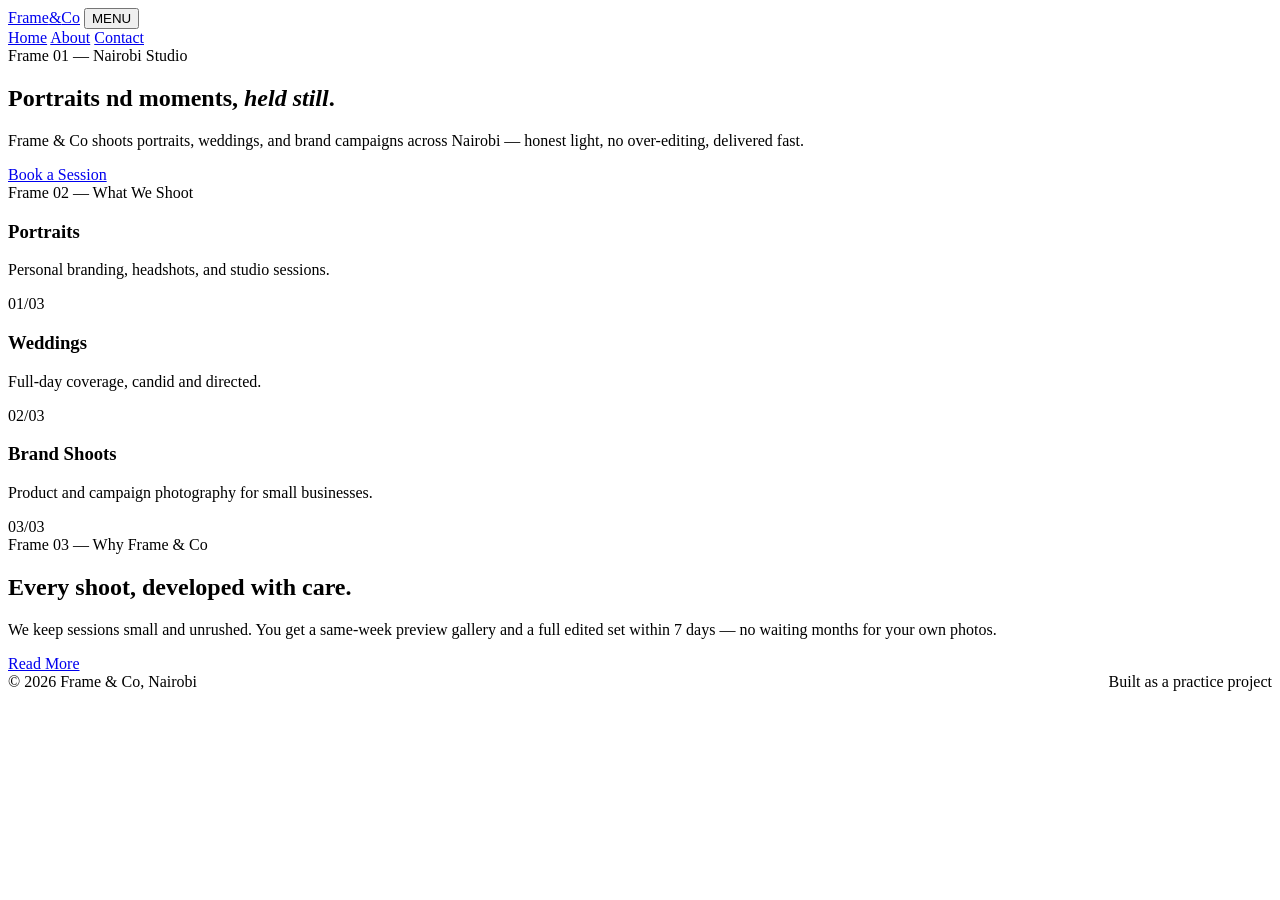
==== index.html @ 6652bb94 "Create index.html" ====
<!DOCTYPE html>
<html lang="en">
<head>
<meta charset="UTF-8">
<meta name="viewport" content="width=device-width, initial-scale=1.0">
<title>Frame & Co — Portrait & Event Photography, Nairobi</title>
<meta name="description" content="Frame & Co is a Nairobi-based portrait and event photography studio. Book a session for portraits, weddings, and brand shoots.">
<link rel="stylesheet" href="styles.css">
</head>
<body>

<header class="site-header">
  <div class="wrap nav-row">
    <a href="index.html" class="logo">Frame<span>&</span>Co</a>
    <button class="nav-toggle" aria-label="Toggle menu" aria-expanded="false">MENU</button>
    <nav class="main-nav">
      <a href="index.html" class="active">Home</a>
      <a href="about.html">About</a>
      <a href="contact.html">Contact</a>
    </nav>
  </div>
</header>

<section class="hero">
  <div class="wrap">
    <span class="frame-label">Frame 01 — Nairobi Studio</span>
    <h1>Portraits nd moments, <em>held still</em>.</h1>
    <p class="lede">Frame & Co shoots portraits, weddings, and brand campaigns across Nairobi — honest light, no over-editing, delivered fast.</p>
    <a href="contact.html" class="btn btn-amber">Book a Session</a>
  </div>
</section>

<section class="filmstrip">
  <div class="wrap">
    <span class="frame-label">Frame 02 — What We Shoot</span>
    <div class="filmstrip-grid">
      <div class="frame-shot">
        <h3>Portraits</h3>
        <p>Personal branding, headshots, and studio sessions.</p>
        <span class="frame-num">01/03</span>
      </div>
      <div class="frame-shot">
        <h3>Weddings</h3>
        <p>Full-day coverage, candid and directed.</p>
        <span class="frame-num">02/03</span>
      </div>
      <div class="frame-shot">
        <h3>Brand Shoots</h3>
        <p>Product and campaign photography for small businesses.</p>
        <span class="frame-num">03/03</span>
      </div>
    </div>
  </div>
</section>

<section class="section">
  <div class="wrap two-col">
    <div>
      <span class="frame-label">Frame 03 — Why Frame & Co</span>
      <h2>Every shoot, developed with care.</h2>
    </div>
    <div class="section-copy">
      <p>We keep sessions small and unrushed. You get a same-week preview gallery and a full edited set within 7 days — no waiting months for your own photos.</p>
      <a href="about.html" class="btn">Read More</a>
    </div>
  </div>
</section>

<footer class="site-footer">
  <div class="wrap" style="display:flex; justify-content:space-between; width:100%; flex-wrap:wrap; gap:10px;">
    <span>© 2026 Frame & Co, Nairobi</span>
    <span>Built as a practice project</span>
  </div>
</footer>

<script src="script.js"></script>
</body>
</html>
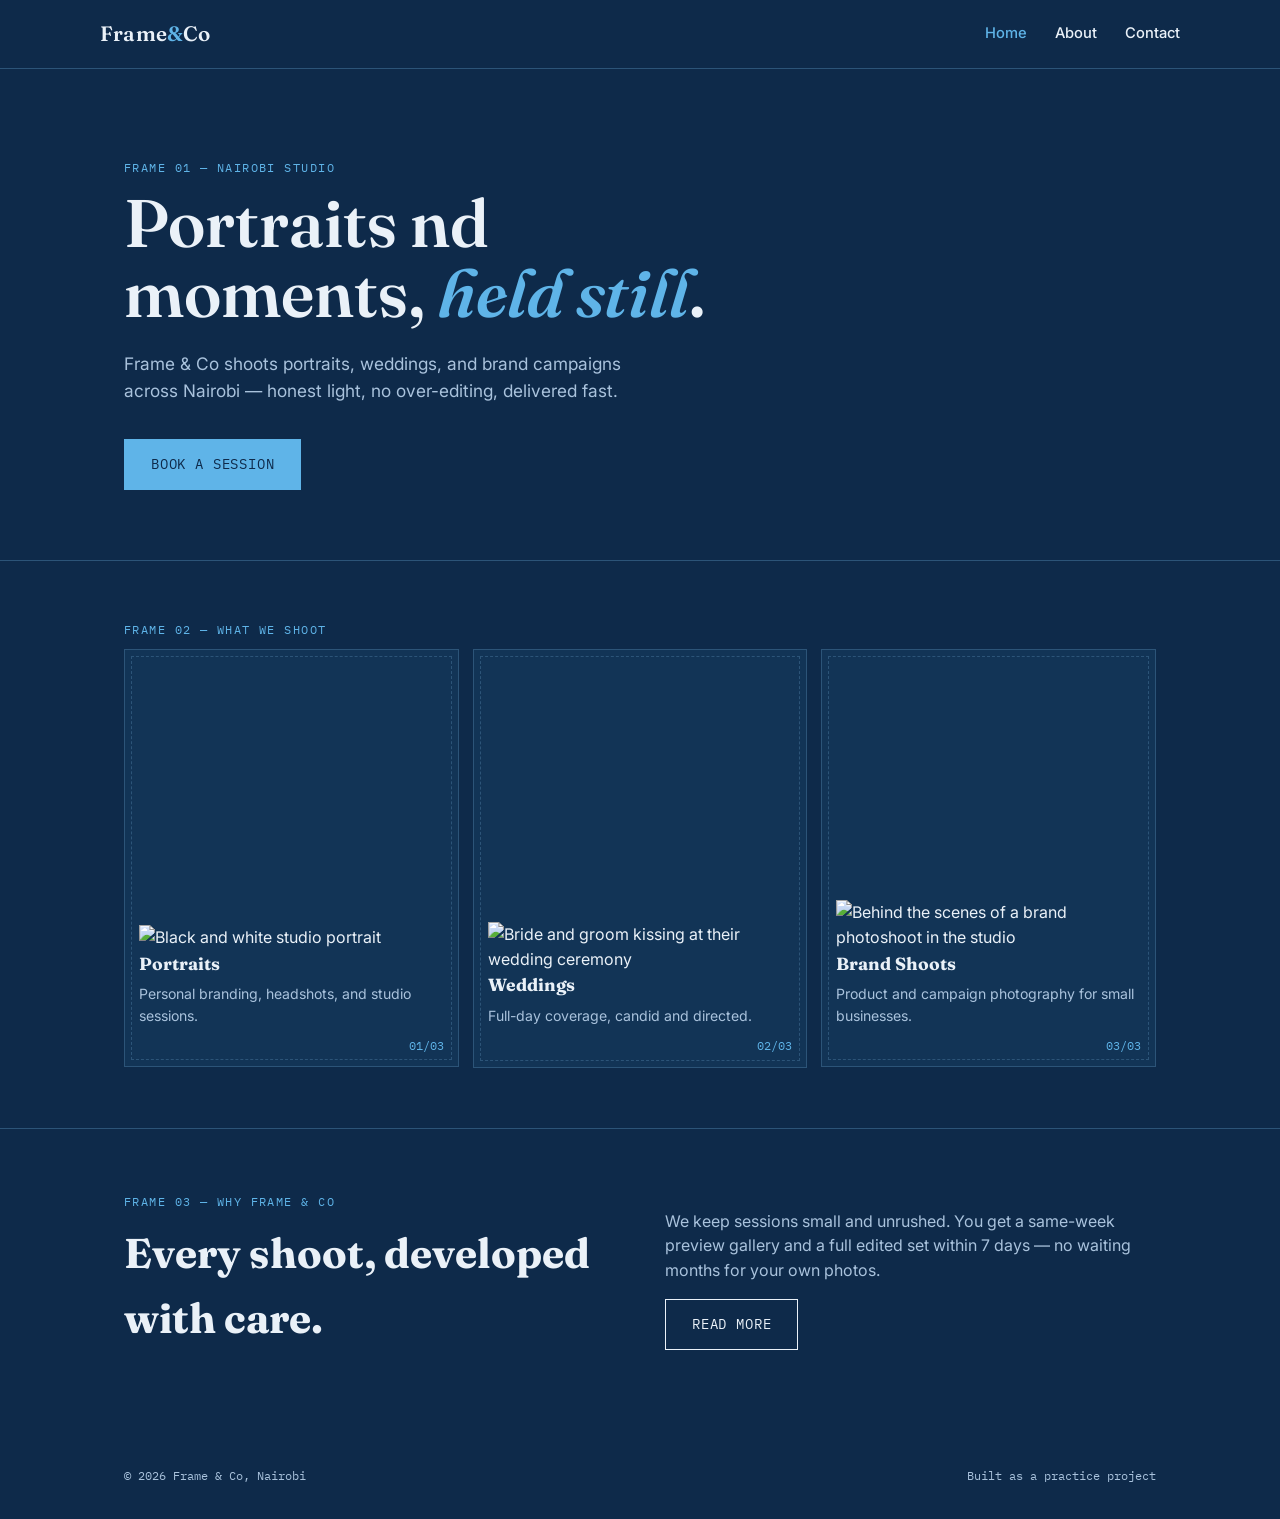
==== commit 75a4bcbf: "Create index.html" ====
--- a/index.html
+++ b/index.html
@@ -35,19 +35,28 @@
     <span class="frame-label">Frame 02 — What We Shoot</span>
     <div class="filmstrip-grid">
       <div class="frame-shot">
-        <h3>Portraits</h3>
-        <p>Personal branding, headshots, and studio sessions.</p>
-        <span class="frame-num">01/03</span>
+        <img src="portrait.jpg" alt="Black and white studio portrait" class="frame-photo">
+        <div class="frame-shot-content">
+          <h3>Portraits</h3>
+          <p>Personal branding, headshots, and studio sessions.</p>
+          <span class="frame-num">01/03</span>
+        </div>
       </div>
       <div class="frame-shot">
-        <h3>Weddings</h3>
-        <p>Full-day coverage, candid and directed.</p>
-        <span class="frame-num">02/03</span>
+        <img src="wedding.jpg" alt="Bride and groom kissing at their wedding ceremony" class="frame-photo">
+        <div class="frame-shot-content">
+          <h3>Weddings</h3>
+          <p>Full-day coverage, candid and directed.</p>
+          <span class="frame-num">02/03</span>
+        </div>
       </div>
       <div class="frame-shot">
-        <h3>Brand Shoots</h3>
-        <p>Product and campaign photography for small businesses.</p>
-        <span class="frame-num">03/03</span>
+        <img src="brand-shoot.jpg" alt="Behind the scenes of a brand photoshoot in the studio" class="frame-photo">
+        <div class="frame-shot-content">
+          <h3>Brand Shoots</h3>
+          <p>Product and campaign photography for small businesses.</p>
+          <span class="frame-num">03/03</span>
+        </div>
       </div>
     </div>
   </div>
--- a/styles.css
+++ b/styles.css
@@ -0,0 +1,395 @@
+/* ============================================
+   FRAME & CO — starter site stylesheet
+   Palette: Cyanotype blue (early photographic
+   printing process — deep Prussian blue, light
+   ink, bright cyan highlight)
+   ============================================ */
+
+@import url('https://fonts.googleapis.com/css2?family=Fraunces:opsz,wght@9..144,400;9..144,600;9..144,700&family=Inter:wght@400;500;600&family=IBM+Plex+Mono:wght@400;500&display=swap');
+
+:root {
+  --bg: #0E2A4A;
+  --bg-dim: #123456;
+  --ink: #EAF1F8;
+  --ink-muted: #A9C2DC;
+  --accent: #5FB4E8;
+  --accent-deep: #3B86BC;
+  --frame-line: #2C5478;
+
+  --font-display: 'Fraunces', serif;
+  --font-body: 'Inter', sans-serif;
+  --font-mono: 'IBM Plex Mono', monospace;
+}
+
+* { box-sizing: border-box; }
+
+html {
+  scroll-behavior: smooth;
+}
+
+@media (prefers-reduced-motion: reduce) {
+  html { scroll-behavior: auto; }
+  * { animation-duration: 0.01ms !important; transition-duration: 0.01ms !important; }
+}
+
+body {
+  margin: 0;
+  background: var(--bg);
+  color: var(--ink);
+  font-family: var(--font-body);
+  line-height: 1.55;
+}
+
+a { color: inherit; }
+
+img { max-width: 100%; display: block; }
+
+.wrap {
+  max-width: 1080px;
+  margin: 0 auto;
+  padding: 0 24px;
+}
+
+/* ---------- Frame number labels (film-strip motif) ---------- */
+.frame-label {
+  font-family: var(--font-mono);
+  font-size: 0.75rem;
+  letter-spacing: 0.12em;
+  text-transform: uppercase;
+  color: var(--accent);
+  display: block;
+  margin-bottom: 10px;
+}
+
+/* ---------- Header / Nav ---------- */
+header.site-header {
+  border-bottom: 1px solid var(--frame-line);
+  position: sticky;
+  top: 0;
+  background: var(--bg);
+  z-index: 10;
+}
+
+.nav-row {
+  display: flex;
+  align-items: center;
+  justify-content: space-between;
+  padding: 18px 0;
+}
+
+.logo {
+  font-family: var(--font-display);
+  font-size: 1.3rem;
+  font-weight: 600;
+  text-decoration: none;
+  letter-spacing: 0.01em;
+  color: var(--ink);
+}
+
+.logo span { color: var(--accent); }
+
+nav.main-nav {
+  display: flex;
+  gap: 28px;
+}
+
+nav.main-nav a {
+  text-decoration: none;
+  font-size: 0.92rem;
+  font-weight: 500;
+  color: var(--ink);
+  position: relative;
+  padding-bottom: 2px;
+}
+
+nav.main-nav a.active {
+  color: var(--accent);
+}
+
+nav.main-nav a::after {
+  content: "";
+  position: absolute;
+  left: 0; bottom: -3px;
+  width: 0%;
+  height: 1px;
+  background: var(--accent);
+  transition: width 0.2s ease;
+}
+
+nav.main-nav a:hover::after { width: 100%; }
+
+.nav-toggle {
+  display: none;
+  background: none;
+  border: 1px solid var(--ink);
+  border-radius: 4px;
+  padding: 6px 10px;
+  font-family: var(--font-mono);
+  font-size: 0.8rem;
+  color: var(--ink);
+  cursor: pointer;
+}
+
+/* ---------- Hero ---------- */
+.hero {
+  padding: 90px 0 70px;
+  border-bottom: 1px solid var(--frame-line);
+}
+
+.hero h1 {
+  font-family: var(--font-display);
+  font-weight: 600;
+  font-size: clamp(2.4rem, 6vw, 4.2rem);
+  line-height: 1.05;
+  margin: 0 0 22px;
+  max-width: 14ch;
+  color: var(--ink);
+}
+
+.hero h1 em {
+  font-style: italic;
+  color: var(--accent);
+}
+
+.hero p.lede {
+  max-width: 46ch;
+  font-size: 1.08rem;
+  color: var(--ink-muted);
+  margin-bottom: 34px;
+}
+
+.btn {
+  display: inline-block;
+  font-family: var(--font-mono);
+  font-size: 0.85rem;
+  letter-spacing: 0.06em;
+  text-transform: uppercase;
+  text-decoration: none;
+  padding: 14px 26px;
+  border: 1px solid var(--ink);
+  color: var(--ink);
+  background: transparent;
+  transition: background 0.15s ease, color 0.15s ease;
+}
+
+.btn:hover { background: var(--ink); color: var(--bg); }
+
+.btn.btn-amber {
+  background: var(--accent);
+  border-color: var(--accent);
+  color: #0E2A4A;
+}
+
+.btn.btn-amber:hover { background: var(--accent-deep); border-color: var(--accent-deep); color: var(--ink); }
+
+/* ---------- Filmstrip section (signature element) ---------- */
+.filmstrip {
+  padding: 60px 0;
+  border-bottom: 1px solid var(--frame-line);
+}
+
+.filmstrip-grid {
+  display: grid;
+  grid-template-columns: repeat(3, 1fr);
+  gap: 14px;
+}
+
+.frame-shot {
+  position: relative;
+  border: 1px solid var(--frame-line);
+  padding: 14px 14px 40px;
+  background: var(--bg-dim);
+  aspect-ratio: 4/5;
+  display: flex;
+  flex-direction: column;
+  justify-content: flex-end;
+}
+
+.frame-shot::before {
+  content: "";
+  position: absolute;
+  top: 6px; left: 6px; right: 6px; bottom: 6px;
+  border: 1px dashed var(--frame-line);
+  pointer-events: none;
+}
+
+.frame-shot h3 {
+  font-family: var(--font-display);
+  font-size: 1.1rem;
+  margin: 0 0 6px;
+  color: var(--ink);
+}
+
+.frame-shot p {
+  font-size: 0.88rem;
+  color: var(--ink-muted);
+  margin: 0;
+}
+
+.frame-shot .frame-num {
+  position: absolute;
+  bottom: 12px; right: 14px;
+  font-family: var(--font-mono);
+  font-size: 0.72rem;
+  color: var(--accent);
+}
+
+/* ---------- Generic section ---------- */
+section.section {
+  padding: 64px 0;
+  border-bottom: 1px solid var(--frame-line);
+}
+
+section.section:last-of-type { border-bottom: none; }
+
+section.section h2 {
+  font-family: var(--font-display);
+  font-size: clamp(1.8rem, 4vw, 2.6rem);
+  margin: 0 0 18px;
+  color: var(--ink);
+}
+
+section.section .section-copy {
+  max-width: 62ch;
+  color: var(--ink-muted);
+}
+
+/* ---------- Two column ---------- */
+.two-col {
+  display: grid;
+  grid-template-columns: 1fr 1fr;
+  gap: 50px;
+  align-items: start;
+}
+
+/* ---------- Pricing / services list (About page) ---------- */
+.plate-list {
+  list-style: none;
+  padding: 0;
+  margin: 24px 0 0;
+}
+
+.plate-list li {
+  display: flex;
+  gap: 14px;
+  padding: 14px 0;
+  border-top: 1px solid var(--frame-line);
+  font-size: 0.98rem;
+  color: var(--ink);
+}
+
+.plate-list li:last-child { border-bottom: 1px solid var(--frame-line); }
+
+.plate-list li .mark {
+  color: var(--accent);
+  font-family: var(--font-mono);
+}
+
+/* ---------- Contact form ---------- */
+form.contact-form {
+  display: grid;
+  gap: 18px;
+  max-width: 560px;
+}
+
+.field {
+  display: flex;
+  flex-direction: column;
+  gap: 6px;
+}
+
+.field label {
+  font-family: var(--font-mono);
+  font-size: 0.78rem;
+  text-transform: uppercase;
+  letter-spacing: 0.08em;
+  color: var(--accent);
+}
+
+.field input,
+.field textarea {
+  font-family: var(--font-body);
+  font-size: 1rem;
+  padding: 12px 14px;
+  border: 1px solid var(--frame-line);
+  background: var(--bg-dim);
+  color: var(--ink);
+  resize: vertical;
+}
+
+.field input::placeholder,
+.field textarea::placeholder {
+  color: var(--ink-muted);
+}
+
+.field input:focus,
+.field textarea:focus {
+  outline: 2px solid var(--accent);
+  outline-offset: 1px;
+}
+
+.form-note {
+  font-size: 0.85rem;
+  color: var(--ink-muted);
+}
+
+.form-status {
+  font-family: var(--font-mono);
+  font-size: 0.85rem;
+  padding: 10px 0;
+}
+
+.form-status.success { color: var(--accent); }
+.form-status.error { color: #E8927C; }
+
+/* ---------- Contact info block ---------- */
+.contact-details {
+  font-family: var(--font-mono);
+  font-size: 0.92rem;
+  line-height: 2;
+  color: var(--ink);
+}
+
+.contact-details a { text-decoration: underline; color: var(--accent); }
+
+/* ---------- Footer ---------- */
+footer.site-footer {
+  padding: 34px 0;
+  font-family: var(--font-mono);
+  font-size: 0.78rem;
+  color: var(--ink-muted);
+  display: flex;
+  justify-content: space-between;
+  flex-wrap: wrap;
+  gap: 10px;
+}
+
+/* ---------- Responsive ---------- */
+@media (max-width: 720px) {
+  .nav-toggle { display: inline-block; }
+
+  nav.main-nav {
+    position: absolute;
+    top: 100%;
+    left: 0; right: 0;
+    background: var(--bg);
+    border-bottom: 1px solid var(--frame-line);
+    flex-direction: column;
+    gap: 0;
+    display: none;
+  }
+
+  nav.main-nav.open { display: flex; }
+
+  nav.main-nav a {
+    padding: 16px 24px;
+    border-top: 1px solid var(--frame-line);
+  }
+
+  .filmstrip-grid { grid-template-columns: 1fr 1fr; }
+  .two-col { grid-template-columns: 1fr; }
+}
+
+@media (max-width: 480px) {
+  .filmstrip-grid { grid-template-columns: 1fr; }
+}
